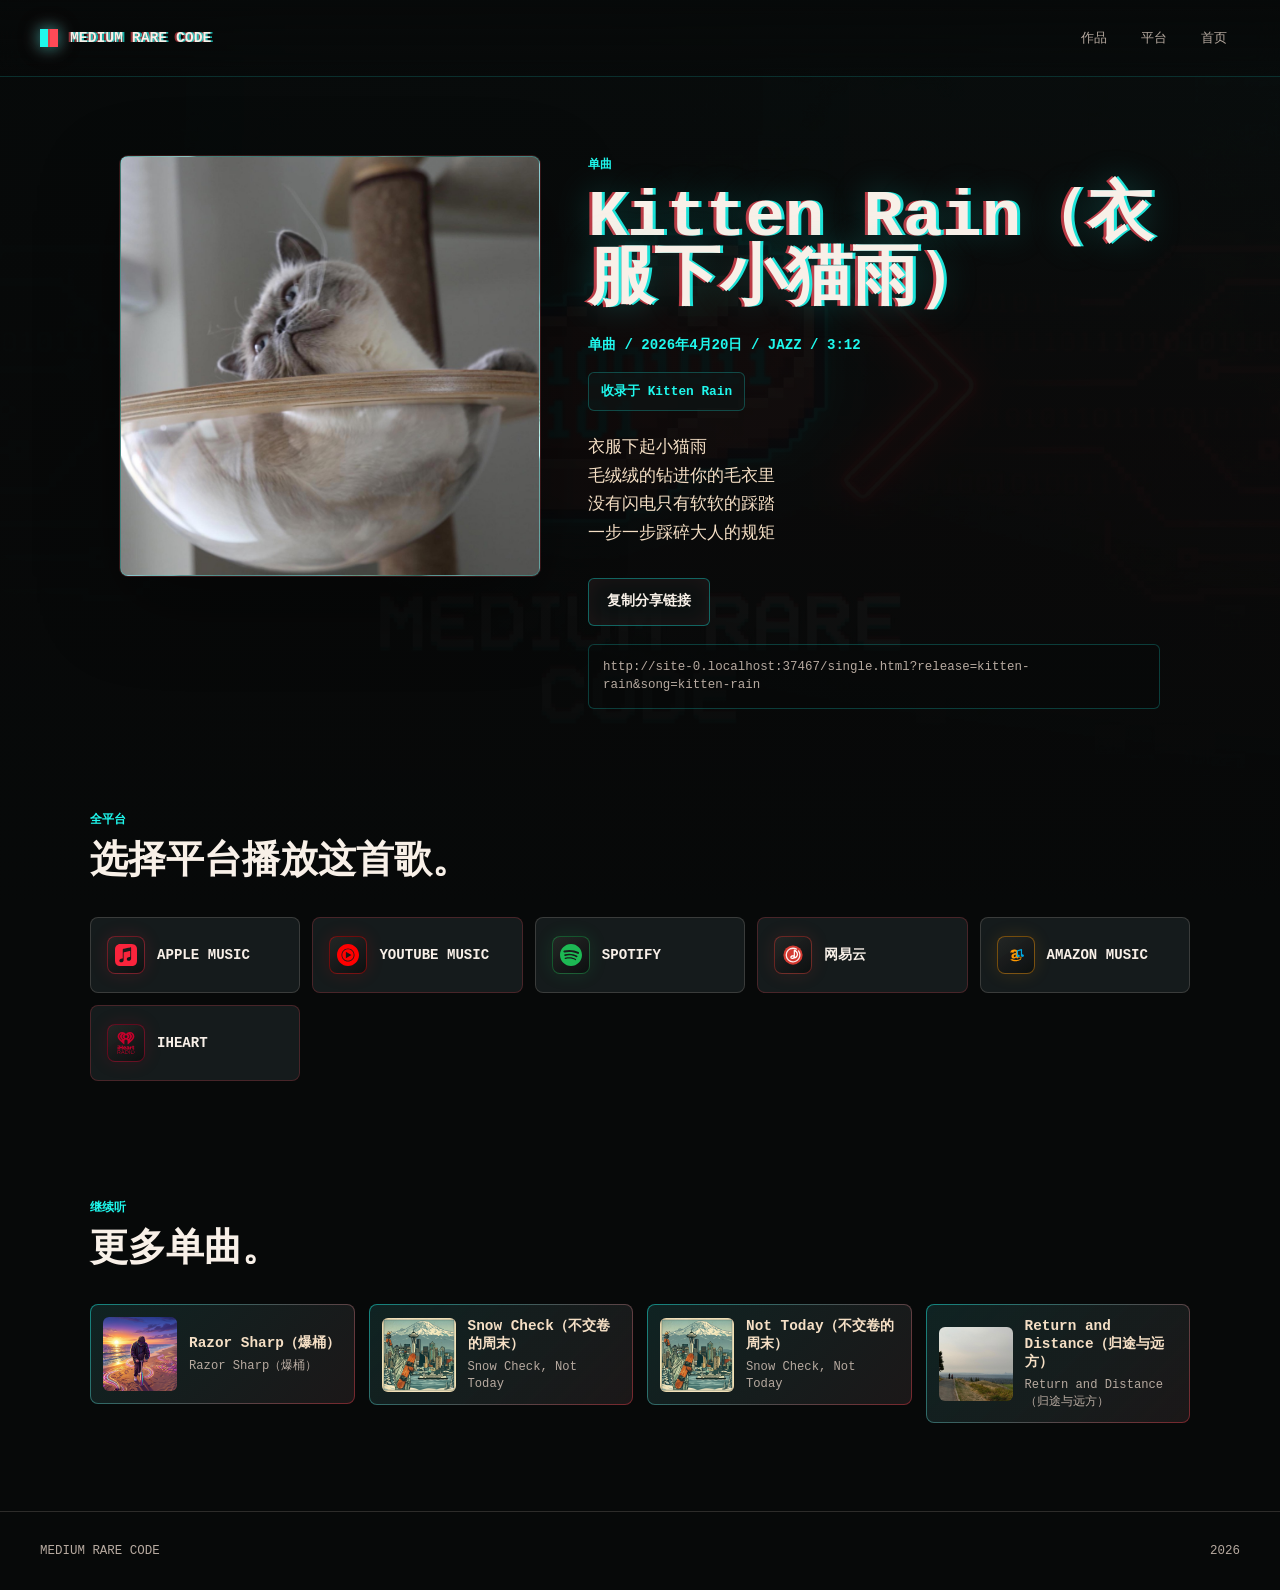
==== single.html @ 9668e10b "Initial static site" ====
<!doctype html>
<html lang="zh-Hans">
  <head>
    <meta charset="utf-8">
    <meta name="viewport" content="width=device-width, initial-scale=1">
    <title>medium rare code - single link</title>
    <meta
      name="description"
      content="medium rare code 单曲的全平台分享链接。"
    >
    <meta property="og:title" content="medium rare code - single link">
    <meta
      property="og:description"
      content="在你常用的音乐平台打开这首 medium rare code 单曲。"
    >
    <meta property="og:type" content="music.song">
    <meta property="og:image" content="assets/medium-rare-code-banner.jpeg">
    <link rel="stylesheet" href="styles.css">
    <script src="site-data.js" defer></script>
    <script src="app.js" defer></script>
  </head>
  <body data-page="single">
    <header class="site-header" aria-label="主导航">
      <a class="brand-mark" href="./index.html" aria-label="medium rare code 首页">
        <span class="brand-pixel" aria-hidden="true"></span>
        <span>medium rare code</span>
      </a>
      <nav class="nav-links" aria-label="Main">
        <a href="./index.html#releases">作品</a>
        <a href="./index.html#listen">平台</a>
        <a href="./index.html">首页</a>
      </nav>
    </header>

    <main class="song-page single-page">
      <section class="song-hero" aria-labelledby="song-title">
        <div class="song-art" aria-hidden="true"></div>
        <div class="song-copy">
          <p class="eyebrow" id="song-type">单曲</p>
          <h1 id="song-title">medium rare code</h1>
          <p class="song-meta" id="song-meta"></p>
          <a class="single-release-link" id="single-release-link" href="./song.html">
            收录于专辑
          </a>
          <p class="song-description" id="song-description"></p>
          <div class="song-actions">
            <button class="button button-ghost" id="copy-share-link" type="button">
              复制分享链接
            </button>
          </div>
          <p class="share-url" id="share-url"></p>
        </div>
      </section>

      <section class="section song-links-section" aria-labelledby="platform-title">
        <div class="section-heading">
          <p class="eyebrow">全平台</p>
          <h2 id="platform-title">选择平台播放这首歌。</h2>
        </div>
        <div class="platform-grid" id="song-links"></div>
      </section>

      <section class="section more-releases" aria-labelledby="more-title">
        <div class="section-heading">
          <p class="eyebrow">继续听</p>
          <h2 id="more-title">更多单曲。</h2>
        </div>
        <div class="single-grid" id="more-releases-grid"></div>
      </section>
    </main>

    <footer class="site-footer">
      <span>medium rare code</span>
      <span id="footer-year"></span>
    </footer>
  </body>
</html>
---- styles.css ----
:root {
  --ink: #070909;
  --panel: #101516;
  --panel-2: #151b1c;
  --line: rgba(245, 231, 215, 0.16);
  --text: #f8f0e8;
  --muted: #b7aaa0;
  --cyan: #1ff8ed;
  --red: #ff4a57;
  --meat: #d64047;
  --marrow: #f5dfc5;
  --green: #8df7b5;
  --shadow: rgba(0, 0, 0, 0.52);
}

* {
  box-sizing: border-box;
}

html {
  min-width: 320px;
  scroll-behavior: smooth;
}

body {
  margin: 0;
  min-height: 100vh;
  background:
    linear-gradient(180deg, rgba(7, 9, 9, 0.2), var(--ink) 620px),
    var(--ink);
  color: var(--text);
  font-family:
    ui-monospace,
    "SFMono-Regular",
    "SF Mono",
    Menlo,
    Consolas,
    "Liberation Mono",
    monospace;
  font-size: 16px;
  letter-spacing: 0;
}

a {
  color: inherit;
  text-decoration: none;
}

button,
a {
  -webkit-tap-highlight-color: transparent;
}

:focus-visible {
  outline: 2px solid var(--cyan);
  outline-offset: 4px;
}

.site-header {
  position: fixed;
  z-index: 20;
  top: 0;
  left: 0;
  right: 0;
  display: flex;
  align-items: center;
  justify-content: space-between;
  gap: 24px;
  min-height: 76px;
  padding: 18px 40px;
  background: linear-gradient(180deg, rgba(7, 9, 9, 0.9), rgba(7, 9, 9, 0.45));
  border-bottom: 1px solid rgba(31, 248, 237, 0.16);
  backdrop-filter: blur(14px);
}

.brand-mark {
  display: inline-flex;
  align-items: center;
  gap: 12px;
  min-width: 0;
  color: var(--text);
  font-size: 0.92rem;
  font-weight: 800;
  text-transform: uppercase;
  text-shadow: 2px 0 0 rgba(31, 248, 237, 0.7), -2px 0 0 rgba(255, 74, 87, 0.55);
}

.brand-pixel {
  width: 18px;
  height: 18px;
  flex: 0 0 auto;
  background:
    linear-gradient(90deg, var(--cyan) 0 45%, transparent 45% 55%, var(--red) 55%),
    var(--meat);
  box-shadow:
    0 0 16px rgba(31, 248, 237, 0.58),
    0 0 22px rgba(255, 74, 87, 0.35);
}

.nav-links {
  display: flex;
  align-items: center;
  justify-content: flex-end;
  gap: 8px;
  min-width: 0;
}

.nav-links a {
  min-height: 38px;
  padding: 10px 12px;
  border: 1px solid transparent;
  color: var(--muted);
  font-size: 0.82rem;
  text-transform: uppercase;
}

.nav-links a:hover {
  border-color: rgba(31, 248, 237, 0.4);
  color: var(--text);
}

.hero {
  position: relative;
  display: grid;
  align-items: end;
  min-height: 92svh;
  padding: 148px 40px 74px;
  overflow: hidden;
  border-bottom: 1px solid var(--line);
}

.hero::before,
.song-page::before {
  position: absolute;
  inset: 0;
  content: "";
  background-image: url("assets/medium-rare-code-banner.jpeg");
  background-repeat: no-repeat;
  background-position: center;
  background-size: cover;
}

.hero::before {
  filter: saturate(1.12) contrast(1.08);
  transform: scale(1.012);
}

.hero::after {
  position: absolute;
  inset: 0;
  content: "";
  background:
    linear-gradient(90deg, rgba(7, 9, 9, 0.94), rgba(7, 9, 9, 0.52) 42%, rgba(7, 9, 9, 0.22)),
    linear-gradient(180deg, rgba(7, 9, 9, 0.15), rgba(7, 9, 9, 0.72) 78%, var(--ink));
}

.hero-content {
  position: relative;
  z-index: 1;
  width: min(100%, 760px);
}

.eyebrow {
  margin: 0 0 14px;
  color: var(--cyan);
  font-size: 0.78rem;
  font-weight: 800;
  text-transform: uppercase;
}

h1,
h2,
h3,
p {
  letter-spacing: 0;
}

h1 {
  margin: 0;
  color: var(--text);
  font-size: 5rem;
  line-height: 0.96;
  text-transform: lowercase;
  text-shadow:
    3px 0 0 rgba(31, 248, 237, 0.9),
    -3px 0 0 rgba(255, 74, 87, 0.72),
    0 0 34px rgba(31, 248, 237, 0.25);
}

.hero-copy {
  max-width: 640px;
  margin: 24px 0 0;
  color: var(--marrow);
  font-family: Inter, ui-sans-serif, system-ui, -apple-system, BlinkMacSystemFont, "Segoe UI", sans-serif;
  font-size: 1.12rem;
  line-height: 1.7;
}

.hero-actions,
.song-actions,
.card-actions {
  display: flex;
  flex-wrap: wrap;
  align-items: center;
  gap: 12px;
}

.hero-actions {
  margin-top: 30px;
}

.button,
button.button {
  display: inline-flex;
  align-items: center;
  justify-content: center;
  min-height: 48px;
  padding: 13px 18px;
  border: 1px solid rgba(31, 248, 237, 0.36);
  border-radius: 6px;
  background: rgba(15, 22, 22, 0.72);
  color: var(--text);
  font: inherit;
  font-size: 0.86rem;
  font-weight: 800;
  line-height: 1.15;
  text-align: center;
  text-transform: uppercase;
  cursor: pointer;
}

.button:hover,
.platform-link:hover {
  transform: translateY(-1px);
}

.button-ghost {
  border-color: rgba(255, 74, 87, 0.5);
  color: var(--marrow);
  box-shadow: inset 0 0 22px rgba(255, 74, 87, 0.08);
}

.button-small {
  min-height: 40px;
  padding: 10px 12px;
  font-size: 0.74rem;
}

.platform-strip {
  padding: 18px 40px;
  border-top: 1px solid rgba(31, 248, 237, 0.18);
  border-bottom: 1px solid rgba(255, 74, 87, 0.18);
  background:
    linear-gradient(90deg, rgba(31, 248, 237, 0.05), rgba(255, 74, 87, 0.05)),
    rgba(7, 9, 9, 0.96);
}

.platform-strip-inner {
  width: min(100%, 1180px);
  margin: 0 auto;
}

.section {
  width: min(100%, 1180px);
  margin: 0 auto;
  padding: 88px 40px;
}

.section-heading {
  max-width: 760px;
  margin-bottom: 34px;
}

.section-heading h2 {
  margin: 0;
  font-size: 2.35rem;
  line-height: 1.08;
  text-transform: lowercase;
}

.release-grid {
  display: grid;
  grid-template-columns: repeat(3, minmax(0, 1fr));
  gap: 18px;
}

.release-card {
  display: flex;
  min-height: 100%;
  flex-direction: column;
  overflow: hidden;
  border: 1px solid transparent;
  border-radius: 8px;
  background:
    linear-gradient(145deg, rgba(31, 248, 237, 0.06), rgba(255, 74, 87, 0.05)) padding-box,
    linear-gradient(var(--panel), var(--panel)) padding-box,
    linear-gradient(135deg, rgba(31, 248, 237, 0.42), rgba(255, 74, 87, 0.36)) border-box;
  box-shadow: 0 24px 70px rgba(0, 0, 0, 0.22);
}

.release-card:hover {
  background:
    linear-gradient(145deg, rgba(31, 248, 237, 0.09), rgba(255, 74, 87, 0.08)) padding-box,
    linear-gradient(var(--panel), var(--panel)) padding-box,
    linear-gradient(135deg, rgba(31, 248, 237, 0.86), rgba(255, 74, 87, 0.78)) border-box;
  box-shadow:
    0 24px 70px rgba(0, 0, 0, 0.25),
    0 0 24px rgba(31, 248, 237, 0.1),
    0 0 24px rgba(255, 74, 87, 0.08);
}

.release-art {
  width: 100%;
  aspect-ratio: 1;
  background-position: center;
  background-size: cover;
  border-bottom: 1px solid var(--line);
}

.release-card-body {
  display: flex;
  flex: 1 1 auto;
  min-width: 0;
  flex-direction: column;
  padding: 20px;
}

.release-type,
.release-meta {
  margin: 0;
  color: var(--muted);
  font-size: 0.76rem;
  text-transform: uppercase;
}

.release-card h3 {
  margin: 10px 0 10px;
  color: var(--text);
  font-size: 1.22rem;
  line-height: 1.12;
}

.release-description {
  display: -webkit-box;
  margin: 0;
  overflow: hidden;
  -webkit-box-orient: vertical;
  -webkit-line-clamp: 3;
  color: var(--marrow);
  font-family: Inter, ui-sans-serif, system-ui, -apple-system, BlinkMacSystemFont, "Segoe UI", sans-serif;
  font-size: 0.92rem;
  line-height: 1.58;
}

.release-card .button-small {
  flex: 1 1 150px;
}

.tag-list {
  display: flex;
  flex-wrap: wrap;
  gap: 7px;
  margin-top: 18px;
}

.tag {
  min-height: 28px;
  padding: 7px 9px;
  border: 1px solid rgba(31, 248, 237, 0.24);
  border-radius: 4px;
  color: var(--green);
  font-size: 0.72rem;
  line-height: 1;
  text-transform: uppercase;
}

.card-actions {
  margin-top: auto;
  padding-top: 20px;
}

.platform-grid {
  display: grid;
  grid-template-columns: repeat(auto-fit, minmax(180px, 1fr));
  gap: 12px;
}

.platform-strip .platform-link {
  min-height: 68px;
  background: rgba(12, 16, 17, 0.96);
}

.platform-link {
  display: flex;
  align-items: center;
  justify-content: flex-start;
  gap: 12px;
  min-height: 76px;
  padding: 16px;
  border: 1px solid var(--line);
  border-radius: 8px;
  background: var(--panel-2);
  color: var(--text);
  font-size: 0.88rem;
  font-weight: 800;
  text-transform: uppercase;
}

.platform-link:nth-child(2n) {
  border-color: rgba(255, 74, 87, 0.22);
}

.platform-name {
  display: inline-flex;
  align-items: center;
  gap: 12px;
  min-width: 0;
}

.platform-logo {
  display: inline-flex;
  align-items: center;
  justify-content: center;
  width: 38px;
  height: 38px;
  flex: 0 0 38px;
  border: 1px solid rgba(245, 231, 215, 0.13);
  border-radius: 8px;
  background:
    linear-gradient(145deg, rgba(245, 231, 215, 0.09), rgba(7, 9, 9, 0.18)),
    rgba(7, 9, 9, 0.45);
  box-shadow: inset 0 0 18px rgba(255, 255, 255, 0.03);
}

.platform-logo img {
  display: block;
  width: 22px;
  height: 22px;
  object-fit: contain;
}

.platform-logo-spotify {
  border-color: rgba(29, 185, 84, 0.4);
  box-shadow: 0 0 18px rgba(29, 185, 84, 0.14);
}

.platform-logo-apple-music {
  border-color: rgba(250, 36, 60, 0.4);
  box-shadow: 0 0 18px rgba(250, 36, 60, 0.14);
}

.platform-logo-youtube-music {
  border-color: rgba(255, 0, 0, 0.4);
  box-shadow: 0 0 18px rgba(255, 0, 0, 0.14);
}

.platform-logo-netease-cloud-music {
  border-color: rgba(211, 58, 49, 0.45);
  box-shadow: 0 0 18px rgba(211, 58, 49, 0.15);
}

.platform-logo-amazon-music {
  border-color: rgba(255, 153, 0, 0.42);
  box-shadow: 0 0 18px rgba(255, 153, 0, 0.13);
}

.platform-logo-iheart {
  border-color: rgba(198, 0, 43, 0.45);
  box-shadow: 0 0 18px rgba(198, 0, 43, 0.15);
}

.platform-label {
  min-width: 0;
  overflow-wrap: anywhere;
}

.site-footer {
  display: flex;
  align-items: center;
  justify-content: space-between;
  gap: 20px;
  padding: 32px 40px;
  border-top: 1px solid var(--line);
  color: var(--muted);
  font-size: 0.78rem;
  text-transform: uppercase;
}

.song-page {
  position: relative;
  min-height: 100vh;
  overflow: hidden;
}

.song-page::before {
  position: fixed;
  z-index: -2;
  opacity: 0.26;
  filter: saturate(1.16) contrast(1.08);
}

.song-page::after {
  position: fixed;
  z-index: -1;
  inset: 0;
  content: "";
  background:
    linear-gradient(90deg, rgba(7, 9, 9, 0.95), rgba(7, 9, 9, 0.76)),
    linear-gradient(180deg, rgba(31, 248, 237, 0.08), rgba(255, 74, 87, 0.06), var(--ink));
}

.song-hero {
  display: grid;
  grid-template-columns: minmax(260px, 420px) minmax(0, 1fr);
  gap: 48px;
  width: min(100%, 1120px);
  margin: 0 auto;
  padding: 156px 40px 56px;
}

.song-art {
  width: 100%;
  aspect-ratio: 1;
  border: 1px solid rgba(31, 248, 237, 0.28);
  border-radius: 8px;
  background-position: center;
  background-size: cover;
  box-shadow:
    0 0 0 1px rgba(255, 74, 87, 0.18),
    0 28px 80px rgba(0, 0, 0, 0.35);
}

.song-copy {
  align-self: center;
  min-width: 0;
}

.song-copy h1 {
  font-size: 4.6rem;
  text-transform: none;
  overflow-wrap: anywhere;
}

.song-meta {
  margin: 22px 0 0;
  color: var(--cyan);
  font-size: 0.88rem;
  font-weight: 800;
  text-transform: uppercase;
}

.song-description {
  max-width: 680px;
  margin: 22px 0 0;
  color: var(--marrow);
  font-family: Inter, ui-sans-serif, system-ui, -apple-system, BlinkMacSystemFont, "Segoe UI", sans-serif;
  font-size: 1.04rem;
  line-height: 1.72;
  white-space: pre-line;
}

.song-description:empty {
  display: none;
}

.track-list {
  display: grid;
  grid-template-columns: repeat(auto-fit, minmax(240px, 1fr));
  gap: 10px;
  width: min(100%, 640px);
  margin: 24px 0 0;
}

.track-list:empty {
  display: none;
}

.track-list-item {
  display: grid;
  grid-template-columns: auto minmax(0, 1fr) auto;
  gap: 12px;
  align-items: center;
  min-height: 66px;
  padding: 14px;
  border: 1px solid transparent;
  border-radius: 8px;
  background:
    linear-gradient(rgba(15, 22, 22, 0.92), rgba(15, 22, 22, 0.92)) padding-box,
    linear-gradient(120deg, rgba(31, 248, 237, 0.7), rgba(255, 74, 87, 0.64)) border-box;
  color: var(--marrow);
  line-height: 1.3;
  text-decoration: none;
  transition: transform 180ms ease, box-shadow 180ms ease;
}

.track-list-item:hover {
  box-shadow: 0 0 28px rgba(31, 248, 237, 0.12);
  transform: translateY(-1px);
}

.track-number,
.track-action {
  font-size: 0.72rem;
  font-weight: 900;
  text-transform: uppercase;
}

.track-number {
  color: var(--cyan);
}

.track-title {
  min-width: 0;
  color: var(--text);
  font-family: "Space Mono", ui-monospace, SFMono-Regular, Menlo, monospace;
  font-size: 0.98rem;
  font-weight: 800;
  overflow-wrap: anywhere;
}

.track-action {
  color: var(--red);
  white-space: nowrap;
}

.song-actions {
  margin-top: 30px;
}

.single-page .song-copy h1 {
  font-size: 4.1rem;
}

.single-release-link {
  display: inline-flex;
  max-width: min(100%, 640px);
  margin-top: 18px;
  padding: 10px 12px;
  border: 1px solid rgba(31, 248, 237, 0.24);
  border-radius: 6px;
  background: rgba(15, 22, 22, 0.66);
  color: var(--cyan);
  font-family: "Space Mono", ui-monospace, SFMono-Regular, Menlo, monospace;
  font-size: 0.8rem;
  font-weight: 800;
  line-height: 1.35;
  text-decoration: none;
  overflow-wrap: anywhere;
}

.single-release-link:hover {
  border-color: rgba(255, 74, 87, 0.5);
  color: var(--marrow);
}

.share-url {
  width: min(100%, 640px);
  margin: 18px 0 0;
  padding: 13px 14px;
  overflow-wrap: anywhere;
  border: 1px solid rgba(31, 248, 237, 0.22);
  border-radius: 6px;
  background: rgba(7, 9, 9, 0.46);
  color: var(--muted);
  font-size: 0.78rem;
  line-height: 1.5;
}

.song-links-section {
  padding-top: 46px;
}

.more-releases {
  padding-top: 30px;
}

.release-grid.compact {
  grid-template-columns: repeat(3, minmax(0, 1fr));
}

.single-grid {
  display: grid;
  grid-template-columns: repeat(4, minmax(0, 1fr));
  gap: 14px;
}

.single-card {
  min-width: 0;
}

.single-card-link {
  display: grid;
  grid-template-columns: 74px minmax(0, 1fr);
  gap: 12px;
  align-items: center;
  min-height: 98px;
  padding: 12px;
  border: 1px solid transparent;
  border-radius: 8px;
  background:
    linear-gradient(rgba(15, 22, 22, 0.88), rgba(15, 22, 22, 0.88)) padding-box,
    linear-gradient(135deg, rgba(31, 248, 237, 0.52), rgba(255, 74, 87, 0.46)) border-box;
  color: var(--text);
  text-decoration: none;
  transition: transform 180ms ease, box-shadow 180ms ease;
}

.single-card-link:hover {
  box-shadow: 0 0 24px rgba(255, 74, 87, 0.12);
  transform: translateY(-1px);
}

.single-card-art {
  width: 74px;
  aspect-ratio: 1;
  border-radius: 6px;
  background-position: center;
  background-size: cover;
}

.single-card-copy {
  display: grid;
  gap: 6px;
  min-width: 0;
}

.single-card-title,
.single-card-release {
  overflow-wrap: anywhere;
}

.single-card-title {
  color: var(--marrow);
  font-family: "Space Mono", ui-monospace, SFMono-Regular, Menlo, monospace;
  font-size: 0.9rem;
  font-weight: 900;
  line-height: 1.25;
}

.single-card-release {
  color: var(--muted);
  font-size: 0.76rem;
  line-height: 1.35;
}

.compact-card {
  min-height: 100%;
}

.compact-card .release-card-body {
  padding: 18px;
}

.compact-card h3 {
  font-size: 1.05rem;
}

@media (max-width: 980px) {
  h1 {
    font-size: 4rem;
  }

  .release-grid {
    grid-template-columns: repeat(2, minmax(0, 1fr));
  }

  .release-grid.compact {
    grid-template-columns: repeat(3, minmax(0, 1fr));
  }

  .single-grid {
    grid-template-columns: repeat(2, minmax(0, 1fr));
  }

  .platform-grid {
    grid-template-columns: repeat(2, minmax(0, 1fr));
  }

  .song-hero {
    grid-template-columns: 1fr;
    gap: 28px;
  }

  .song-copy h1 {
    font-size: 4rem;
  }

  .single-page .song-copy h1 {
    font-size: 3.4rem;
  }
}

@media (max-width: 720px) {
  .site-header {
    min-height: 88px;
    padding: 16px 18px;
    align-items: flex-start;
    flex-direction: column;
    gap: 10px;
  }

  .nav-links {
    width: 100%;
    justify-content: flex-start;
    overflow-x: auto;
  }

  .nav-links a {
    flex: 0 0 auto;
    padding: 8px 10px;
  }

  .hero {
    min-height: 78svh;
    padding: 170px 20px 48px;
  }

  .hero::before {
    background-position: center 92px;
    background-size: min(132vw, 620px) auto;
    transform: none;
  }

  .hero::after {
    background:
      linear-gradient(180deg, rgba(7, 9, 9, 0.06), rgba(7, 9, 9, 0.42) 34%, rgba(7, 9, 9, 0.92) 78%, var(--ink)),
      linear-gradient(90deg, rgba(7, 9, 9, 0.88), rgba(7, 9, 9, 0.28));
  }

  h1 {
    font-size: 3rem;
  }

  .hero-copy,
  .song-description {
    font-size: 1rem;
  }

  .hero-actions,
  .song-actions {
    align-items: stretch;
    flex-direction: column;
  }

  .button {
    width: 100%;
  }

  .platform-strip {
    padding: 14px 20px;
  }

  .section {
    padding: 64px 20px;
  }

  .section-heading h2 {
    font-size: 1.88rem;
  }

  .release-grid,
  .release-grid.compact,
  .single-grid {
    grid-template-columns: 1fr;
  }

  .release-card,
  .compact-card {
    min-height: 100%;
  }

  .release-art {
    border-bottom: 1px solid var(--line);
  }

  .release-card-body {
    padding: 20px;
  }

  .platform-grid {
    grid-template-columns: 1fr;
  }

  .song-hero {
    padding: 142px 20px 34px;
  }

  .song-copy h1 {
    font-size: 3rem;
  }

  .single-page .song-copy h1 {
    font-size: 2.45rem;
  }

  .track-list {
    grid-template-columns: 1fr;
  }

  .track-list-item {
    grid-template-columns: auto minmax(0, 1fr);
  }

  .track-action {
    grid-column: 2;
  }

  .site-footer {
    padding: 28px 20px;
  }
}

@media (max-width: 420px) {
  .hero {
    min-height: 76svh;
    padding-top: 158px;
  }

  .hero::before {
    background-position: center 98px;
    background-size: 126vw auto;
  }

  h1,
  .song-copy h1 {
    font-size: 2.54rem;
  }

  .brand-mark {
    font-size: 0.8rem;
  }

  .release-card h3 {
    font-size: 1.18rem;
  }
}

@media (prefers-reduced-motion: no-preference) {
  .button,
  .platform-link,
  .release-card {
    transition:
      color 160ms ease,
      transform 160ms ease,
      background 160ms ease,
      box-shadow 160ms ease;
  }
}
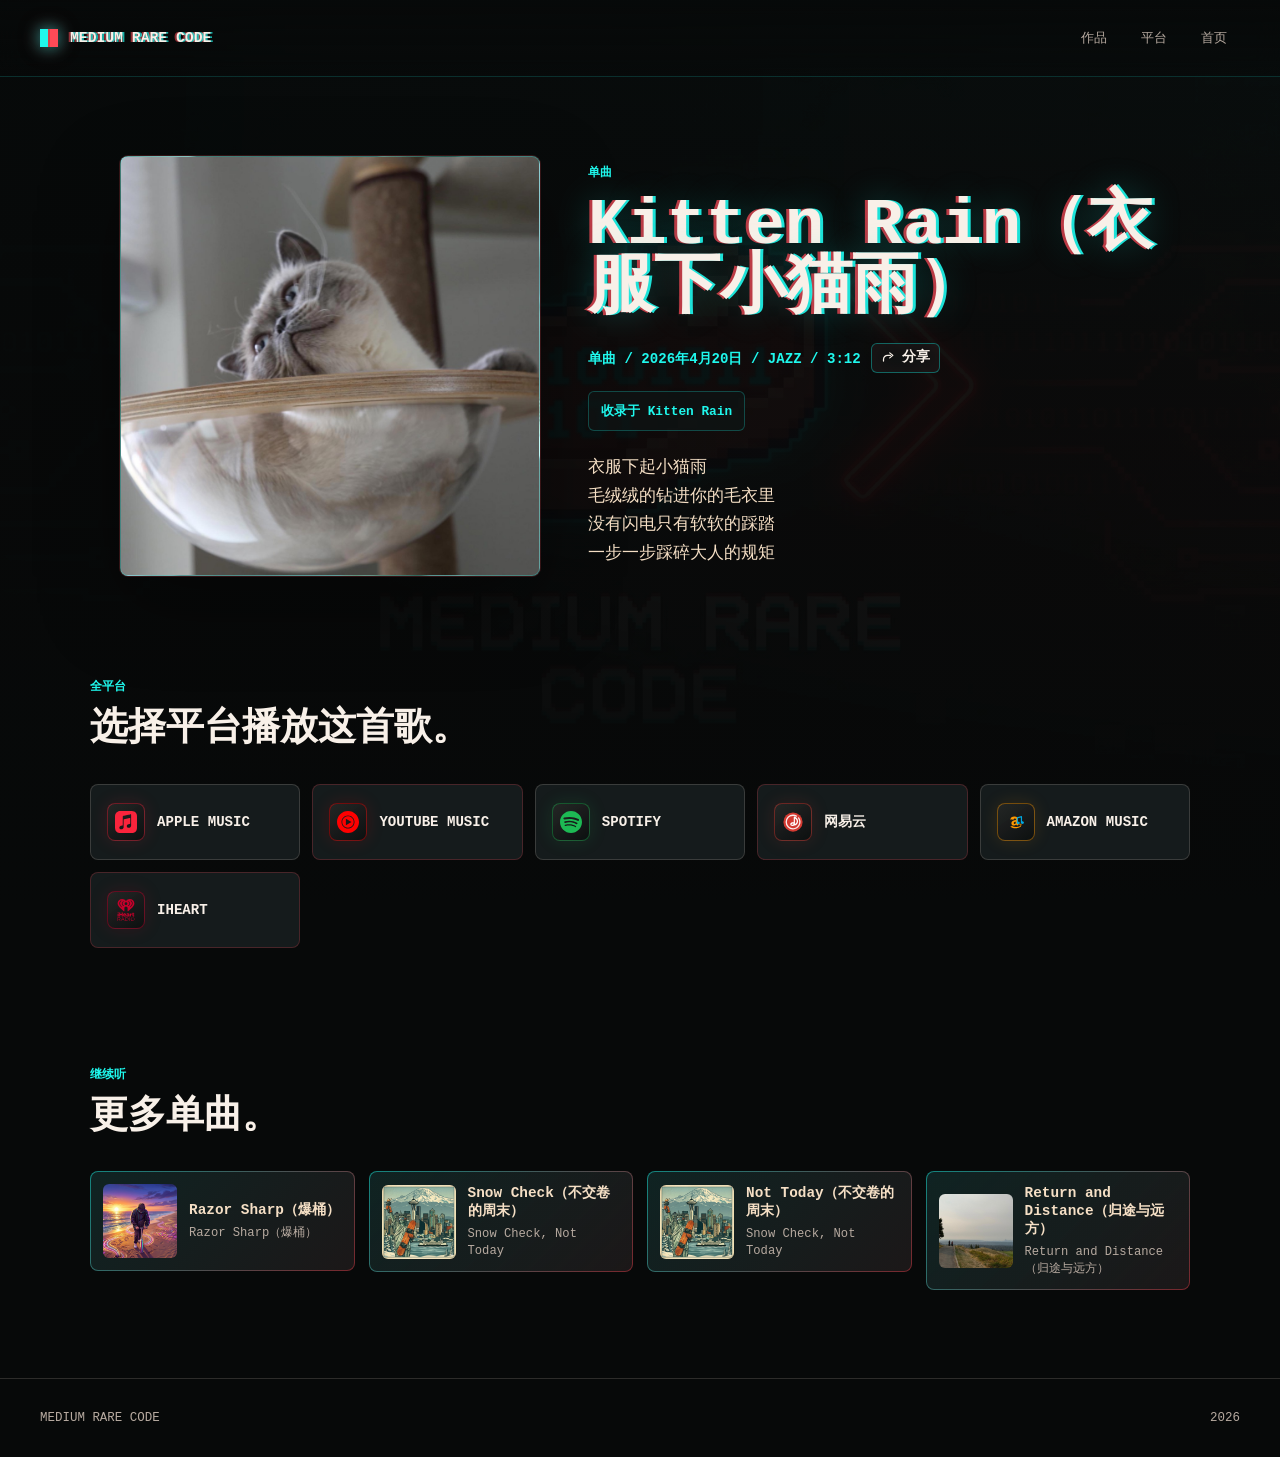
==== commit daba4652: "Move share action into metadata" ====
--- a/single.html
+++ b/single.html
@@ -38,17 +38,22 @@
         <div class="song-copy">
           <p class="eyebrow" id="song-type">单曲</p>
           <h1 id="song-title">medium rare code</h1>
-          <p class="song-meta" id="song-meta"></p>
-          <a class="single-release-link" id="single-release-link" href="./song.html">
-            收录于专辑
-          </a>
-          <p class="song-description" id="song-description"></p>
-          <div class="song-actions">
-            <button class="button button-ghost" id="copy-share-link" type="button">
-              复制分享链接
+          <div class="song-meta-row">
+            <p class="song-meta" id="song-meta"></p>
+            <button class="button button-ghost share-button" id="copy-share-link" type="button">
+              <svg class="share-icon" viewBox="0 0 24 24" aria-hidden="true">
+                <path d="M15 7h-4.5A6.5 6.5 0 0 0 4 13.5V16"></path>
+                <path d="M14 3l5 4-5 4"></path>
+              </svg>
+              <span class="share-label">分享</span>
             </button>
           </div>
-          <p class="share-url" id="share-url"></p>
+          <div class="context-actions">
+            <a class="single-release-link" id="single-release-link" href="./song.html">
+              收录于专辑
+            </a>
+          </div>
+          <p class="song-description" id="song-description"></p>
         </div>
       </section>
 
--- a/styles.css
+++ b/styles.css
@@ -197,7 +197,7 @@
 }
 
 .hero-actions,
-.song-actions,
+.context-actions,
 .card-actions {
   display: flex;
   flex-wrap: wrap;
@@ -541,8 +541,16 @@
   overflow-wrap: anywhere;
 }
 
+.song-meta-row {
+  display: flex;
+  flex-wrap: wrap;
+  align-items: center;
+  gap: 10px;
+  margin: 22px 0 0;
+}
+
 .song-meta {
-  margin: 22px 0 0;
+  margin: 0;
   color: var(--cyan);
   font-size: 0.88rem;
   font-weight: 800;
@@ -623,8 +631,28 @@
   white-space: nowrap;
 }
 
-.song-actions {
-  margin-top: 30px;
+.release-track-panel,
+.context-actions {
+  display: flex;
+  flex-wrap: wrap;
+  align-items: flex-start;
+  gap: 12px;
+  width: min(100%, 720px);
+  margin-top: 18px;
+}
+
+.context-actions {
+  align-items: center;
+}
+
+.release-track-panel {
+  margin-top: 24px;
+}
+
+.release-track-panel .track-list {
+  flex: 1 1 360px;
+  width: auto;
+  margin: 0;
 }
 
 .single-page .song-copy h1 {
@@ -632,16 +660,20 @@
 }
 
 .single-release-link {
+  min-height: 40px;
+  padding: 10px 12px;
+  font-size: 0.8rem;
+}
+
+.single-release-link {
   display: inline-flex;
-  max-width: min(100%, 640px);
-  margin-top: 18px;
-  padding: 10px 12px;
+  align-items: center;
+  max-width: min(100%, 520px);
   border: 1px solid rgba(31, 248, 237, 0.24);
   border-radius: 6px;
   background: rgba(15, 22, 22, 0.66);
   color: var(--cyan);
   font-family: "Space Mono", ui-monospace, SFMono-Regular, Menlo, monospace;
-  font-size: 0.8rem;
   font-weight: 800;
   line-height: 1.35;
   text-decoration: none;
@@ -653,17 +685,30 @@
   color: var(--marrow);
 }
 
-.share-url {
-  width: min(100%, 640px);
-  margin: 18px 0 0;
-  padding: 13px 14px;
-  overflow-wrap: anywhere;
-  border: 1px solid rgba(31, 248, 237, 0.22);
-  border-radius: 6px;
-  background: rgba(7, 9, 9, 0.46);
-  color: var(--muted);
-  font-size: 0.78rem;
-  line-height: 1.5;
+.share-button {
+  gap: 6px;
+  min-height: 30px;
+  padding: 6px 9px;
+  border-color: rgba(31, 248, 237, 0.38);
+  color: var(--marrow);
+  font-size: 0.74rem;
+}
+
+button.share-button {
+  min-height: 30px;
+  height: 30px;
+  padding: 5px 9px;
+  line-height: 1;
+}
+
+.share-icon {
+  width: 15px;
+  height: 15px;
+  fill: none;
+  stroke: currentColor;
+  stroke-width: 2;
+  stroke-linecap: round;
+  stroke-linejoin: round;
 }
 
 .song-links-section {
@@ -837,12 +882,14 @@
   }
 
   .hero-actions,
-  .song-actions {
+  .context-actions,
+  .release-track-panel {
     align-items: stretch;
     flex-direction: column;
   }
 
-  .button {
+  .button:not(.share-button),
+  .single-release-link {
     width: 100%;
   }
 
